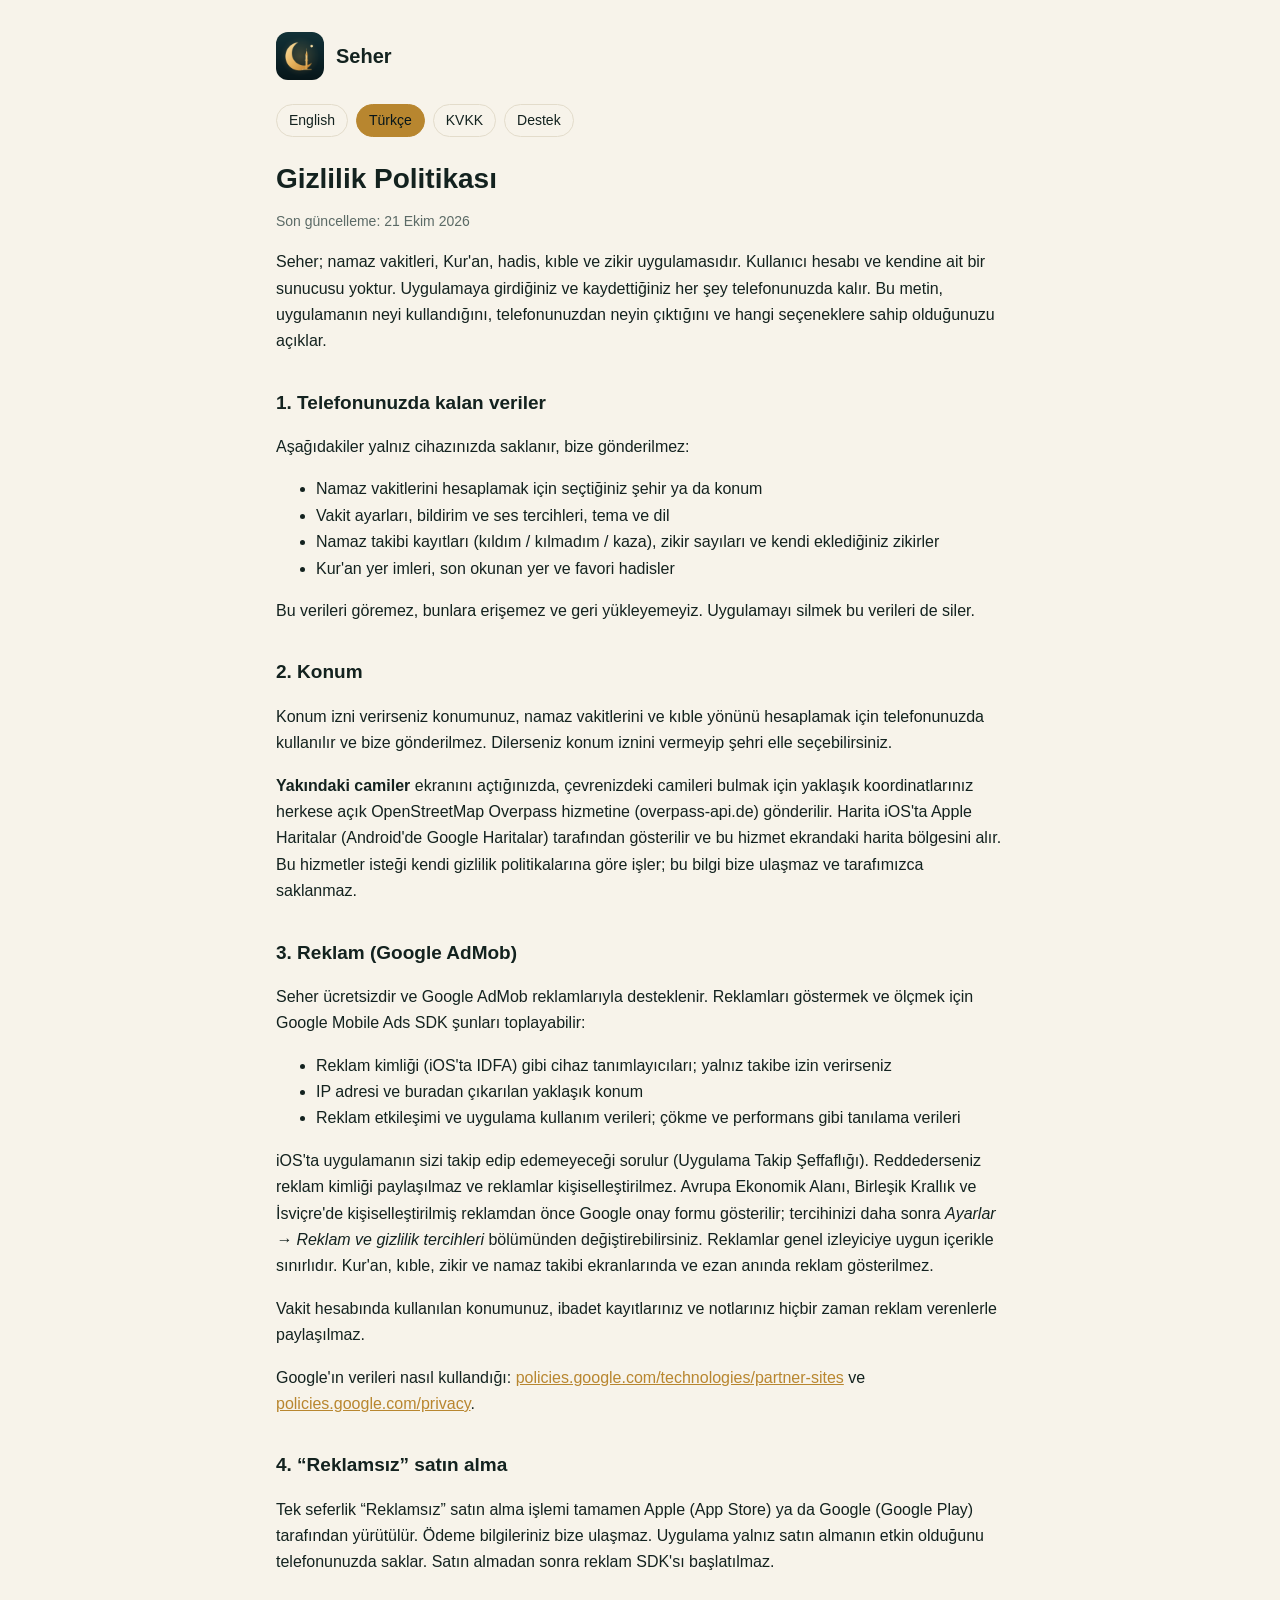
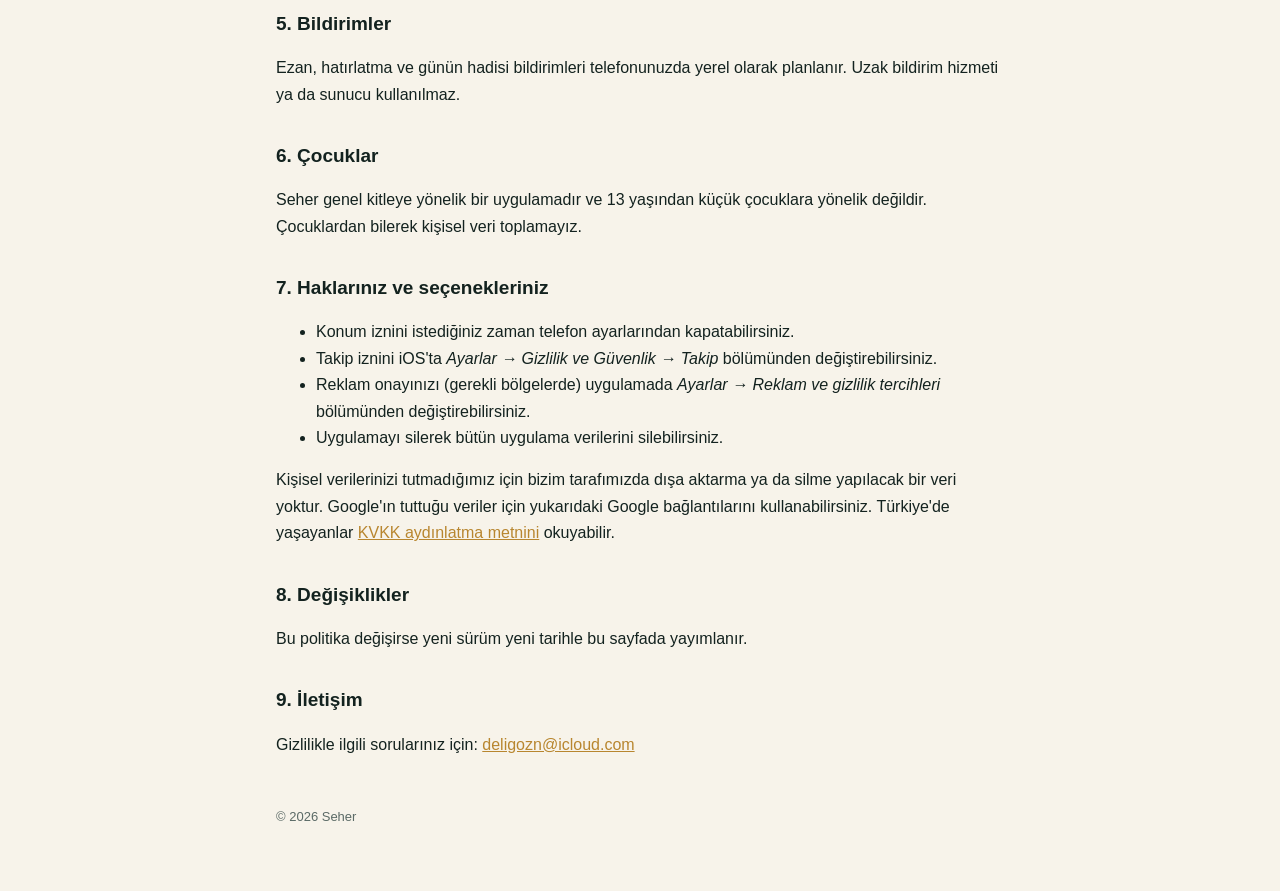
==== privacy-tr.html @ 448396be "Add files via upload" ====
<!doctype html>
<html lang="tr">
<head>
<meta charset="utf-8">
<meta name="viewport" content="width=device-width, initial-scale=1">
<title>Seher – Gizlilik Politikası</title>
<link rel="stylesheet" href="site.css">
</head>
<body>
<main>
<header><img src="icon.png" alt=""><span class="name">Seher</span></header>
<nav><a href="privacy.html">English</a><a href="privacy-tr.html" aria-current="page">Türkçe</a><a href="kvkk.html">KVKK</a><a href="support.html">Destek</a></nav>

<h1>Gizlilik Politikası</h1>
<p class="muted">Son güncelleme: 21 Ekim 2026</p>

<p>Seher; namaz vakitleri, Kur'an, hadis, kıble ve zikir uygulamasıdır. Kullanıcı hesabı ve kendine ait bir sunucusu yoktur. Uygulamaya girdiğiniz ve kaydettiğiniz her şey telefonunuzda kalır. Bu metin, uygulamanın neyi kullandığını, telefonunuzdan neyin çıktığını ve hangi seçeneklere sahip olduğunuzu açıklar.</p>

<h2>1. Telefonunuzda kalan veriler</h2>
<p>Aşağıdakiler yalnız cihazınızda saklanır, bize gönderilmez:</p>
<ul>
<li>Namaz vakitlerini hesaplamak için seçtiğiniz şehir ya da konum</li>
<li>Vakit ayarları, bildirim ve ses tercihleri, tema ve dil</li>
<li>Namaz takibi kayıtları (kıldım / kılmadım / kaza), zikir sayıları ve kendi eklediğiniz zikirler</li>
<li>Kur'an yer imleri, son okunan yer ve favori hadisler</li>
</ul>
<p>Bu verileri göremez, bunlara erişemez ve geri yükleyemeyiz. Uygulamayı silmek bu verileri de siler.</p>

<h2>2. Konum</h2>
<p>Konum izni verirseniz konumunuz, namaz vakitlerini ve kıble yönünü hesaplamak için telefonunuzda kullanılır ve bize gönderilmez. Dilerseniz konum iznini vermeyip şehri elle seçebilirsiniz.</p>
<p><strong>Yakındaki camiler</strong> ekranını açtığınızda, çevrenizdeki camileri bulmak için yaklaşık koordinatlarınız herkese açık OpenStreetMap Overpass hizmetine (overpass-api.de) gönderilir. Harita iOS'ta Apple Haritalar (Android'de Google Haritalar) tarafından gösterilir ve bu hizmet ekrandaki harita bölgesini alır. Bu hizmetler isteği kendi gizlilik politikalarına göre işler; bu bilgi bize ulaşmaz ve tarafımızca saklanmaz.</p>

<h2>3. Reklam (Google AdMob)</h2>
<p>Seher ücretsizdir ve Google AdMob reklamlarıyla desteklenir. Reklamları göstermek ve ölçmek için Google Mobile Ads SDK şunları toplayabilir:</p>
<ul>
<li>Reklam kimliği (iOS'ta IDFA) gibi cihaz tanımlayıcıları; yalnız takibe izin verirseniz</li>
<li>IP adresi ve buradan çıkarılan yaklaşık konum</li>
<li>Reklam etkileşimi ve uygulama kullanım verileri; çökme ve performans gibi tanılama verileri</li>
</ul>
<p>iOS'ta uygulamanın sizi takip edip edemeyeceği sorulur (Uygulama Takip Şeffaflığı). Reddederseniz reklam kimliği paylaşılmaz ve reklamlar kişiselleştirilmez. Avrupa Ekonomik Alanı, Birleşik Krallık ve İsviçre'de kişiselleştirilmiş reklamdan önce Google onay formu gösterilir; tercihinizi daha sonra <em>Ayarlar → Reklam ve gizlilik tercihleri</em> bölümünden değiştirebilirsiniz. Reklamlar genel izleyiciye uygun içerikle sınırlıdır. Kur'an, kıble, zikir ve namaz takibi ekranlarında ve ezan anında reklam gösterilmez.</p>
<p>Vakit hesabında kullanılan konumunuz, ibadet kayıtlarınız ve notlarınız hiçbir zaman reklam verenlerle paylaşılmaz.</p>
<p>Google'ın verileri nasıl kullandığı: <a href="https://policies.google.com/technologies/partner-sites">policies.google.com/technologies/partner-sites</a> ve <a href="https://policies.google.com/privacy">policies.google.com/privacy</a>.</p>

<h2>4. “Reklamsız” satın alma</h2>
<p>Tek seferlik “Reklamsız” satın alma işlemi tamamen Apple (App Store) ya da Google (Google Play) tarafından yürütülür. Ödeme bilgileriniz bize ulaşmaz. Uygulama yalnız satın almanın etkin olduğunu telefonunuzda saklar. Satın almadan sonra reklam SDK'sı başlatılmaz.</p>

<h2>5. Bildirimler</h2>
<p>Ezan, hatırlatma ve günün hadisi bildirimleri telefonunuzda yerel olarak planlanır. Uzak bildirim hizmeti ya da sunucu kullanılmaz.</p>

<h2>6. Çocuklar</h2>
<p>Seher genel kitleye yönelik bir uygulamadır ve 13 yaşından küçük çocuklara yönelik değildir. Çocuklardan bilerek kişisel veri toplamayız.</p>

<h2>7. Haklarınız ve seçenekleriniz</h2>
<ul>
<li>Konum iznini istediğiniz zaman telefon ayarlarından kapatabilirsiniz.</li>
<li>Takip iznini iOS'ta <em>Ayarlar → Gizlilik ve Güvenlik → Takip</em> bölümünden değiştirebilirsiniz.</li>
<li>Reklam onayınızı (gerekli bölgelerde) uygulamada <em>Ayarlar → Reklam ve gizlilik tercihleri</em> bölümünden değiştirebilirsiniz.</li>
<li>Uygulamayı silerek bütün uygulama verilerini silebilirsiniz.</li>
</ul>
<p>Kişisel verilerinizi tutmadığımız için bizim tarafımızda dışa aktarma ya da silme yapılacak bir veri yoktur. Google'ın tuttuğu veriler için yukarıdaki Google bağlantılarını kullanabilirsiniz. Türkiye'de yaşayanlar <a href="kvkk.html">KVKK aydınlatma metnini</a> okuyabilir.</p>

<h2>8. Değişiklikler</h2>
<p>Bu politika değişirse yeni sürüm yeni tarihle bu sayfada yayımlanır.</p>

<h2>9. İletişim</h2>
<p>Gizlilikle ilgili sorularınız için: <a href="mailto:deligozn@icloud.com">deligozn@icloud.com</a></p>

<footer>© 2026 Seher</footer>
</main>
</body>
</html>
---- site.css ----
:root{--bg:#F7F3EA;--surface:#FFFFFF;--ink:#13221F;--muted:#5B6A66;--line:#E3DCCB;--gold:#B8862F}
@media (prefers-color-scheme:dark){:root{--bg:#07161A;--surface:#0E2328;--ink:#EEF2EF;--muted:#9FB0AC;--line:#1E3A40;--gold:#E9B45E}}
*{box-sizing:border-box}
body{margin:0;background:var(--bg);color:var(--ink);font:16px/1.65 -apple-system,BlinkMacSystemFont,"Segoe UI",Roboto,Helvetica,Arial,sans-serif}
main{max-width:760px;margin:0 auto;padding:32px 16px 64px}
header{display:flex;align-items:center;gap:12px;margin-bottom:24px}
header img{width:48px;height:48px;border-radius:12px}
header .name{font-weight:800;font-size:20px}
nav{display:flex;flex-wrap:wrap;gap:8px;margin:0 0 24px}
nav a{border:1px solid var(--line);border-radius:999px;padding:4px 12px;text-decoration:none;color:var(--ink);font-size:14px}
nav a[aria-current]{background:var(--gold);border-color:var(--gold);color:#07161A}
h1{font-size:28px;line-height:1.25;margin:0 0 4px}
h2{font-size:19px;margin:32px 0 8px}
.muted{color:var(--muted);font-size:14px}
a{color:var(--gold)}
.card{background:var(--surface);border:1px solid var(--line);border-radius:16px;padding:16px 20px;margin:16px 0}
table{width:100%;border-collapse:collapse;font-size:14px}
th,td{text-align:left;border-bottom:1px solid var(--line);padding:8px 6px;vertical-align:top}
footer{margin-top:48px;color:var(--muted);font-size:13px}
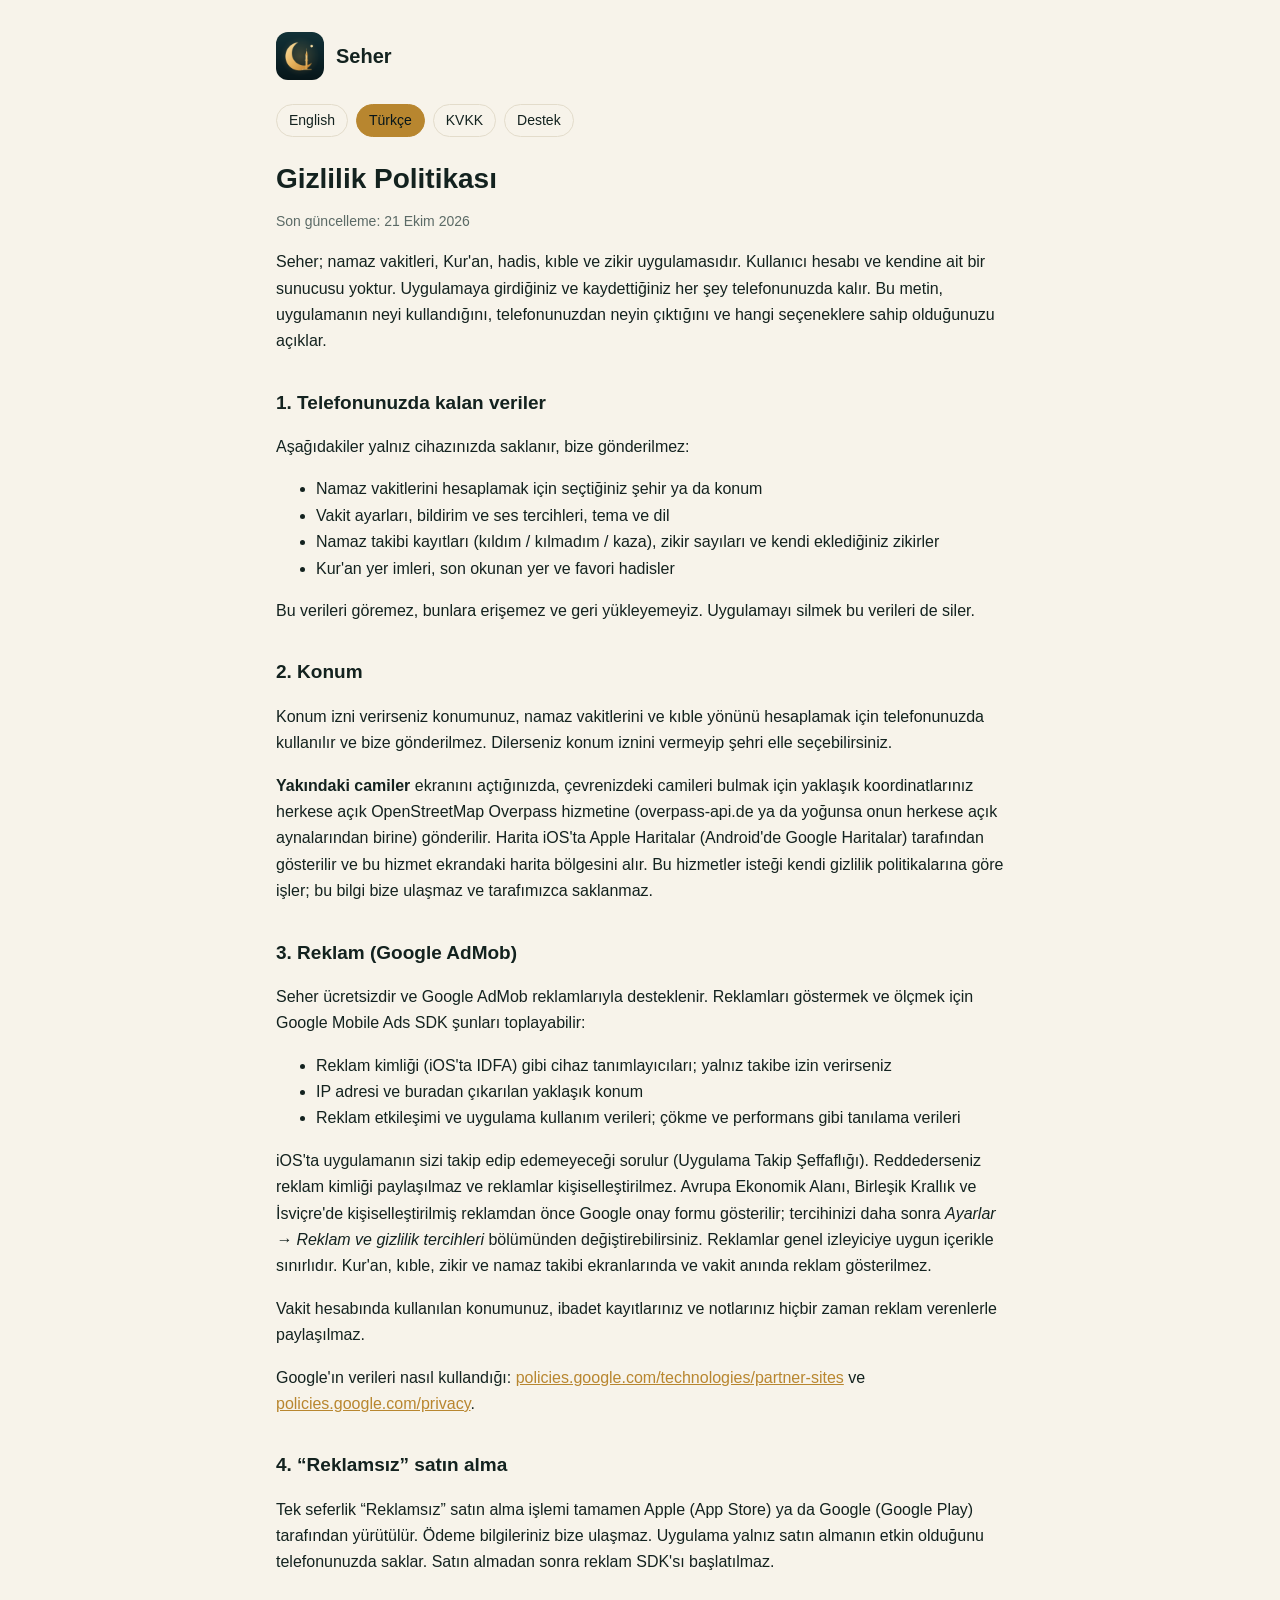
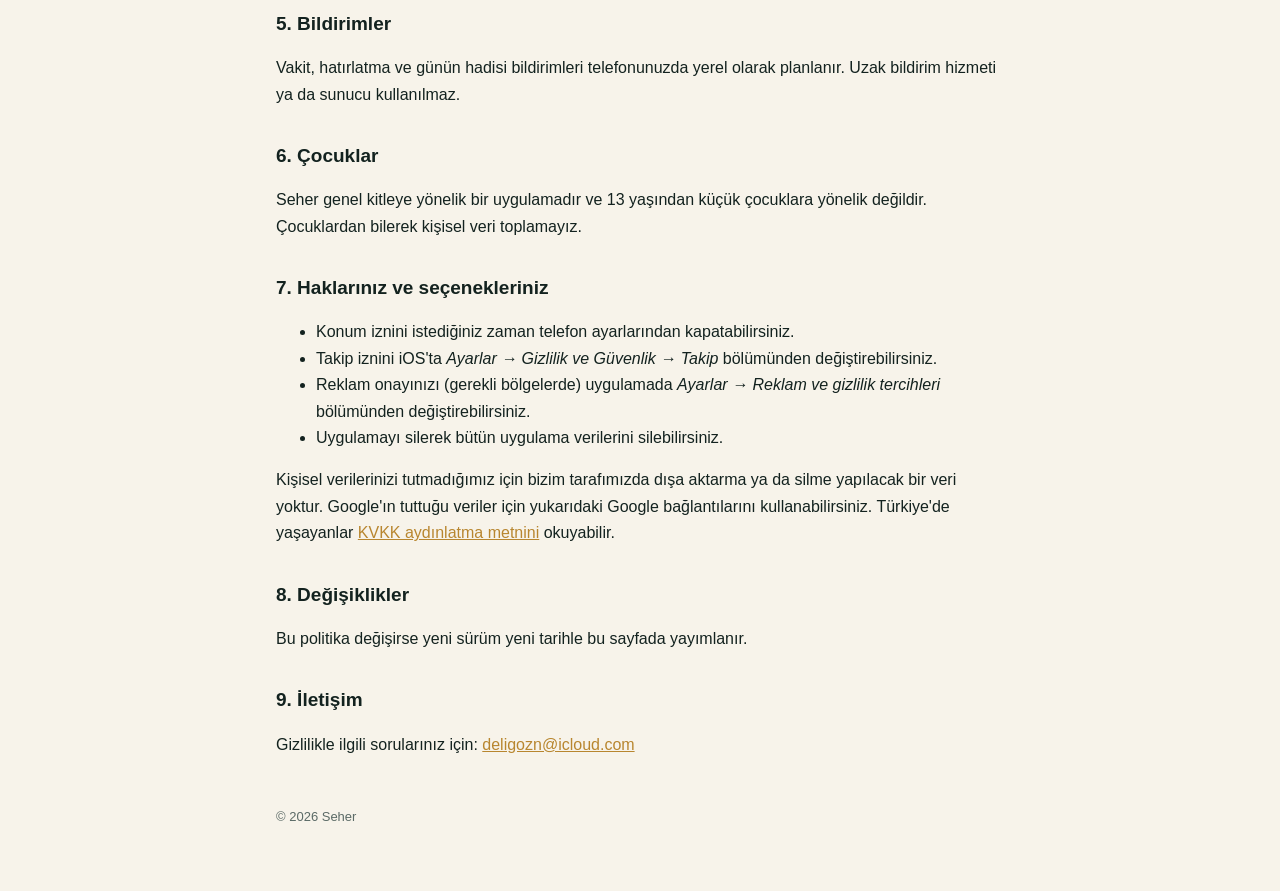
==== commit 6a6e3693: "Add files via upload" ====
--- a/privacy-tr.html
+++ b/privacy-tr.html
@@ -28,7 +28,7 @@
 
 <h2>2. Konum</h2>
 <p>Konum izni verirseniz konumunuz, namaz vakitlerini ve kıble yönünü hesaplamak için telefonunuzda kullanılır ve bize gönderilmez. Dilerseniz konum iznini vermeyip şehri elle seçebilirsiniz.</p>
-<p><strong>Yakındaki camiler</strong> ekranını açtığınızda, çevrenizdeki camileri bulmak için yaklaşık koordinatlarınız herkese açık OpenStreetMap Overpass hizmetine (overpass-api.de) gönderilir. Harita iOS'ta Apple Haritalar (Android'de Google Haritalar) tarafından gösterilir ve bu hizmet ekrandaki harita bölgesini alır. Bu hizmetler isteği kendi gizlilik politikalarına göre işler; bu bilgi bize ulaşmaz ve tarafımızca saklanmaz.</p>
+<p><strong>Yakındaki camiler</strong> ekranını açtığınızda, çevrenizdeki camileri bulmak için yaklaşık koordinatlarınız herkese açık OpenStreetMap Overpass hizmetine (overpass-api.de ya da yoğunsa onun herkese açık aynalarından birine) gönderilir. Harita iOS'ta Apple Haritalar (Android'de Google Haritalar) tarafından gösterilir ve bu hizmet ekrandaki harita bölgesini alır. Bu hizmetler isteği kendi gizlilik politikalarına göre işler; bu bilgi bize ulaşmaz ve tarafımızca saklanmaz.</p>
 
 <h2>3. Reklam (Google AdMob)</h2>
 <p>Seher ücretsizdir ve Google AdMob reklamlarıyla desteklenir. Reklamları göstermek ve ölçmek için Google Mobile Ads SDK şunları toplayabilir:</p>
@@ -37,7 +37,7 @@
 <li>IP adresi ve buradan çıkarılan yaklaşık konum</li>
 <li>Reklam etkileşimi ve uygulama kullanım verileri; çökme ve performans gibi tanılama verileri</li>
 </ul>
-<p>iOS'ta uygulamanın sizi takip edip edemeyeceği sorulur (Uygulama Takip Şeffaflığı). Reddederseniz reklam kimliği paylaşılmaz ve reklamlar kişiselleştirilmez. Avrupa Ekonomik Alanı, Birleşik Krallık ve İsviçre'de kişiselleştirilmiş reklamdan önce Google onay formu gösterilir; tercihinizi daha sonra <em>Ayarlar → Reklam ve gizlilik tercihleri</em> bölümünden değiştirebilirsiniz. Reklamlar genel izleyiciye uygun içerikle sınırlıdır. Kur'an, kıble, zikir ve namaz takibi ekranlarında ve ezan anında reklam gösterilmez.</p>
+<p>iOS'ta uygulamanın sizi takip edip edemeyeceği sorulur (Uygulama Takip Şeffaflığı). Reddederseniz reklam kimliği paylaşılmaz ve reklamlar kişiselleştirilmez. Avrupa Ekonomik Alanı, Birleşik Krallık ve İsviçre'de kişiselleştirilmiş reklamdan önce Google onay formu gösterilir; tercihinizi daha sonra <em>Ayarlar → Reklam ve gizlilik tercihleri</em> bölümünden değiştirebilirsiniz. Reklamlar genel izleyiciye uygun içerikle sınırlıdır. Kur'an, kıble, zikir ve namaz takibi ekranlarında ve vakit anında reklam gösterilmez.</p>
 <p>Vakit hesabında kullanılan konumunuz, ibadet kayıtlarınız ve notlarınız hiçbir zaman reklam verenlerle paylaşılmaz.</p>
 <p>Google'ın verileri nasıl kullandığı: <a href="https://policies.google.com/technologies/partner-sites">policies.google.com/technologies/partner-sites</a> ve <a href="https://policies.google.com/privacy">policies.google.com/privacy</a>.</p>
 
@@ -45,7 +45,7 @@
 <p>Tek seferlik “Reklamsız” satın alma işlemi tamamen Apple (App Store) ya da Google (Google Play) tarafından yürütülür. Ödeme bilgileriniz bize ulaşmaz. Uygulama yalnız satın almanın etkin olduğunu telefonunuzda saklar. Satın almadan sonra reklam SDK'sı başlatılmaz.</p>
 
 <h2>5. Bildirimler</h2>
-<p>Ezan, hatırlatma ve günün hadisi bildirimleri telefonunuzda yerel olarak planlanır. Uzak bildirim hizmeti ya da sunucu kullanılmaz.</p>
+<p>Vakit, hatırlatma ve günün hadisi bildirimleri telefonunuzda yerel olarak planlanır. Uzak bildirim hizmeti ya da sunucu kullanılmaz.</p>
 
 <h2>6. Çocuklar</h2>
 <p>Seher genel kitleye yönelik bir uygulamadır ve 13 yaşından küçük çocuklara yönelik değildir. Çocuklardan bilerek kişisel veri toplamayız.</p>
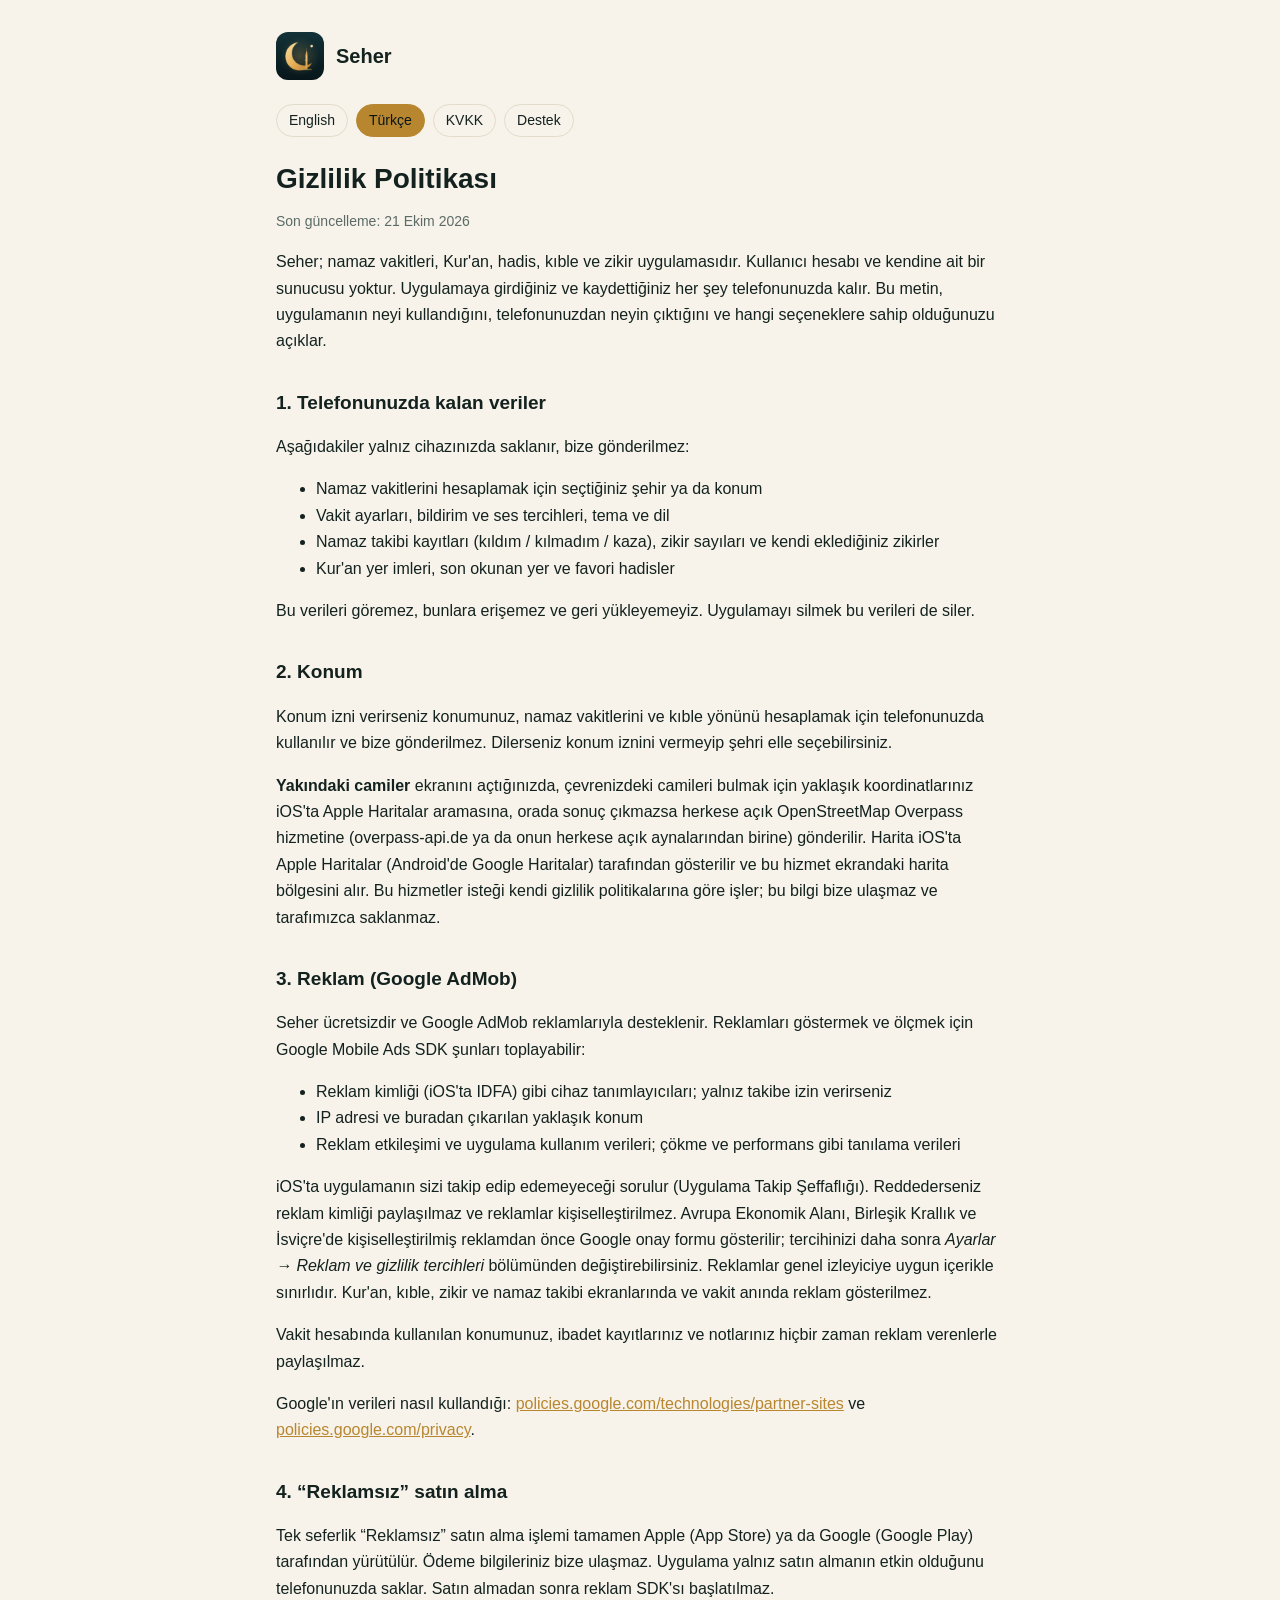
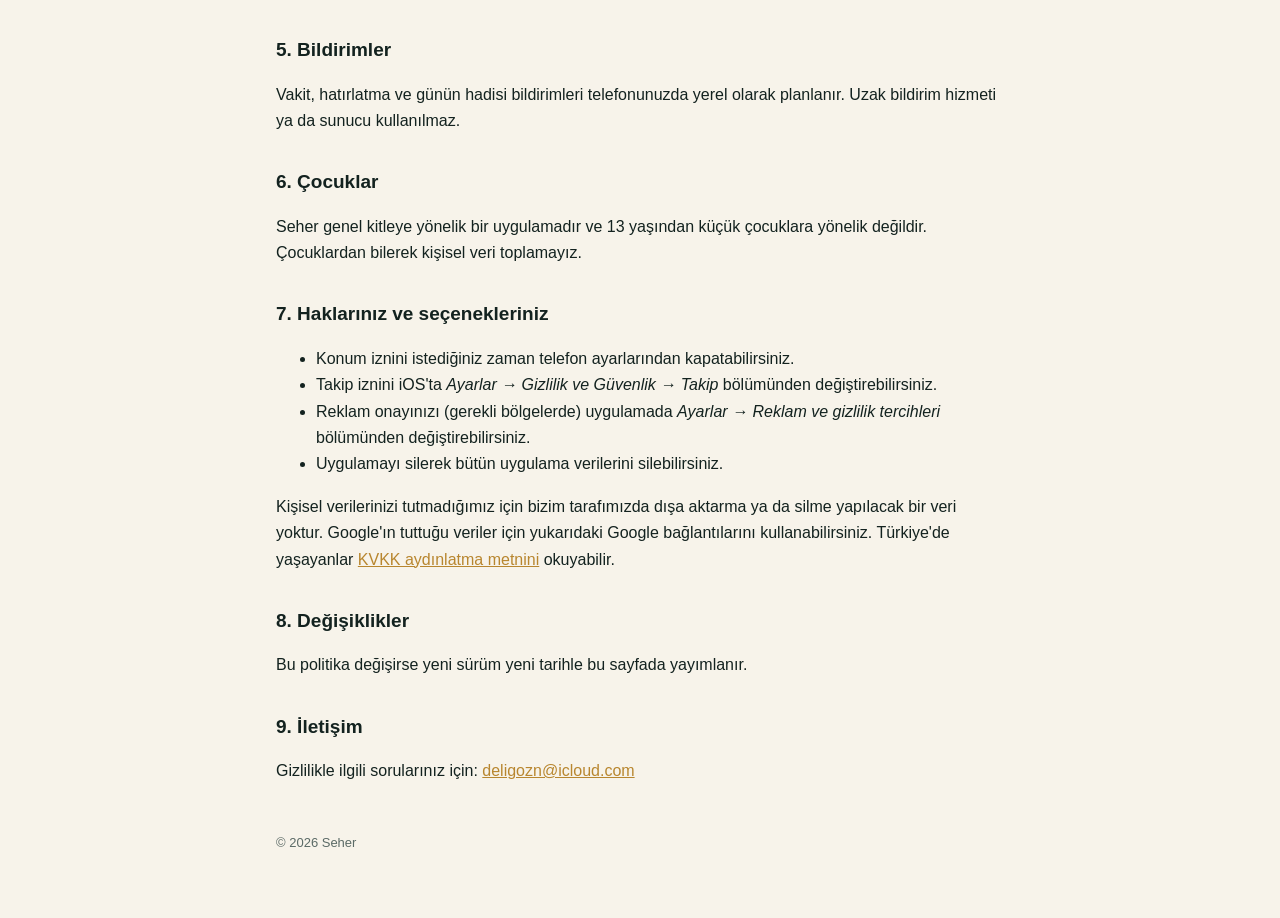
==== commit 0f55e9cf: "Add files via upload" ====
--- a/privacy-tr.html
+++ b/privacy-tr.html
@@ -28,7 +28,7 @@
 
 <h2>2. Konum</h2>
 <p>Konum izni verirseniz konumunuz, namaz vakitlerini ve kıble yönünü hesaplamak için telefonunuzda kullanılır ve bize gönderilmez. Dilerseniz konum iznini vermeyip şehri elle seçebilirsiniz.</p>
-<p><strong>Yakındaki camiler</strong> ekranını açtığınızda, çevrenizdeki camileri bulmak için yaklaşık koordinatlarınız herkese açık OpenStreetMap Overpass hizmetine (overpass-api.de ya da yoğunsa onun herkese açık aynalarından birine) gönderilir. Harita iOS'ta Apple Haritalar (Android'de Google Haritalar) tarafından gösterilir ve bu hizmet ekrandaki harita bölgesini alır. Bu hizmetler isteği kendi gizlilik politikalarına göre işler; bu bilgi bize ulaşmaz ve tarafımızca saklanmaz.</p>
+<p><strong>Yakındaki camiler</strong> ekranını açtığınızda, çevrenizdeki camileri bulmak için yaklaşık koordinatlarınız iOS'ta Apple Haritalar aramasına, orada sonuç çıkmazsa herkese açık OpenStreetMap Overpass hizmetine (overpass-api.de ya da onun herkese açık aynalarından birine) gönderilir. Harita iOS'ta Apple Haritalar (Android'de Google Haritalar) tarafından gösterilir ve bu hizmet ekrandaki harita bölgesini alır. Bu hizmetler isteği kendi gizlilik politikalarına göre işler; bu bilgi bize ulaşmaz ve tarafımızca saklanmaz.</p>
 
 <h2>3. Reklam (Google AdMob)</h2>
 <p>Seher ücretsizdir ve Google AdMob reklamlarıyla desteklenir. Reklamları göstermek ve ölçmek için Google Mobile Ads SDK şunları toplayabilir:</p>
